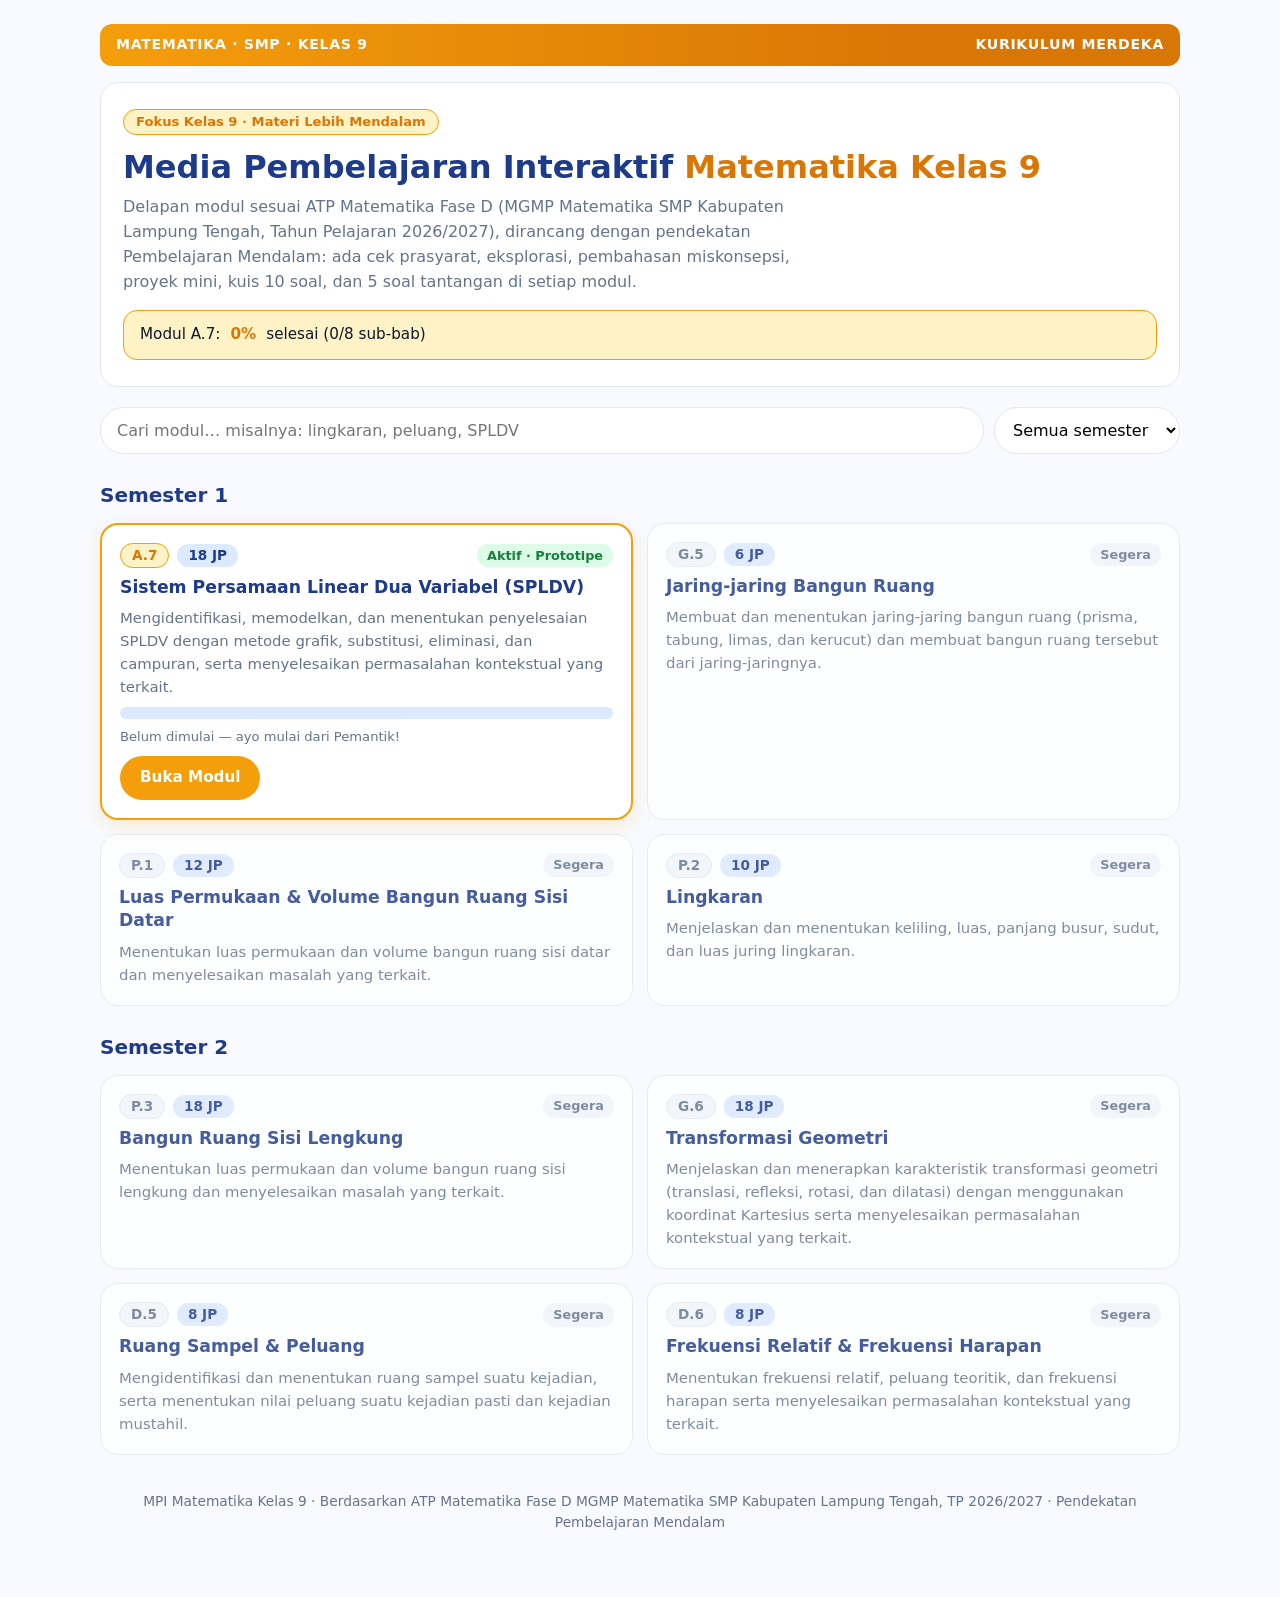
==== index.html @ bae007e9 "MPI Matematika Kelas 9: hub + prototipe A.7 SPLDV (Biru Samudra, amber dominan)" ====
<!DOCTYPE html>
<html lang="id">
<head>
<meta charset="UTF-8">
<meta name="viewport" content="width=device-width, initial-scale=1.0">
<title>MPI Matematika Kelas 9 — Media Pembelajaran Interaktif</title>
<meta name="description" content="Media Pembelajaran Interaktif Matematika SMP khusus Kelas 9, Kurikulum Merdeka, pendekatan Pembelajaran Mendalam.">
<link rel="stylesheet" href="assets/css/main.css">
</head>
<body>
<div class="wrap">

  <div class="pita-kelas"><span>Matematika · SMP · Kelas 9</span><span>Kurikulum Merdeka</span></div>

  <header class="hero">
    <span class="lencana">Fokus Kelas 9 · Materi Lebih Mendalam</span>
    <h1>Media Pembelajaran Interaktif <span class="sorot">Matematika Kelas 9</span></h1>
    <p>Delapan modul sesuai ATP Matematika Fase D (MGMP Matematika SMP Kabupaten Lampung Tengah, Tahun Pelajaran 2026/2027), dirancang dengan pendekatan Pembelajaran Mendalam: ada cek prasyarat, eksplorasi, pembahasan miskonsepsi, proyek mini, kuis 10 soal, dan 5 soal tantangan di setiap modul.</p>
    <div class="ringkasan" id="ringkasan-progres">Modul A.7: <b>0%</b> selesai (0/8 sub-bab)</div>
  </header>

  <div class="cari">
    <input type="search" id="cari-modul" placeholder="Cari modul… misalnya: lingkaran, peluang, SPLDV" aria-label="Cari modul">
    <select id="filter-semester" aria-label="Filter semester">
      <option value="semua">Semua semester</option>
      <option value="1">Semester 1</option>
      <option value="2">Semester 2</option>
    </select>
  </div>

  <h2 class="judul-semester">Semester 1</h2>
  <div class="grid-modul">
    <article class="kartu-modul aktif" data-semester="1" data-cari="a.7 spldv sistem persamaan linear dua variabel aljabar">
      <div class="kartu-atas"><span class="kode">A.7</span><span class="jp">18 JP</span><span class="status aktif">Aktif · Prototipe</span></div>
      <h3>Sistem Persamaan Linear Dua Variabel (SPLDV)</h3>
      <p>Mengidentifikasi, memodelkan, dan menentukan penyelesaian SPLDV dengan metode grafik, substitusi, eliminasi, dan campuran, serta menyelesaikan permasalahan kontekstual yang terkait.</p>
      <div class="progres"><div id="progres-a7-bar"></div></div>
      <div class="progres-teks" id="progres-a7-teks">Belum dimulai — ayo mulai dari Pemantik!</div>
      <p><a class="btn btn-amber" href="kelas-9/a7-spldv/index.html">Buka Modul</a></p>
    </article>

    <article class="kartu-modul segera" data-semester="1" data-cari="g.5 jaring-jaring bangun ruang prisma tabung limas kerucut geometri">
      <div class="kartu-atas"><span class="kode">G.5</span><span class="jp">6 JP</span><span class="status segera">Segera</span></div>
      <h3>Jaring-jaring Bangun Ruang</h3>
      <p>Membuat dan menentukan jaring-jaring bangun ruang (prisma, tabung, limas, dan kerucut) dan membuat bangun ruang tersebut dari jaring-jaringnya.</p>
    </article>

    <article class="kartu-modul segera" data-semester="1" data-cari="p.1 luas permukaan volume bangun ruang sisi datar prisma limas pengukuran">
      <div class="kartu-atas"><span class="kode">P.1</span><span class="jp">12 JP</span><span class="status segera">Segera</span></div>
      <h3>Luas Permukaan &amp; Volume Bangun Ruang Sisi Datar</h3>
      <p>Menentukan luas permukaan dan volume bangun ruang sisi datar dan menyelesaikan masalah yang terkait.</p>
    </article>

    <article class="kartu-modul segera" data-semester="1" data-cari="p.2 lingkaran keliling luas busur sudut juring pengukuran">
      <div class="kartu-atas"><span class="kode">P.2</span><span class="jp">10 JP</span><span class="status segera">Segera</span></div>
      <h3>Lingkaran</h3>
      <p>Menjelaskan dan menentukan keliling, luas, panjang busur, sudut, dan luas juring lingkaran.</p>
    </article>
  </div>

  <h2 class="judul-semester">Semester 2</h2>
  <div class="grid-modul">
    <article class="kartu-modul segera" data-semester="2" data-cari="p.3 bangun ruang sisi lengkung tabung kerucut bola luas permukaan volume pengukuran">
      <div class="kartu-atas"><span class="kode">P.3</span><span class="jp">18 JP</span><span class="status segera">Segera</span></div>
      <h3>Bangun Ruang Sisi Lengkung</h3>
      <p>Menentukan luas permukaan dan volume bangun ruang sisi lengkung dan menyelesaikan masalah yang terkait.</p>
    </article>

    <article class="kartu-modul segera" data-semester="2" data-cari="g.6 transformasi geometri translasi refleksi rotasi dilatasi koordinat kartesius">
      <div class="kartu-atas"><span class="kode">G.6</span><span class="jp">18 JP</span><span class="status segera">Segera</span></div>
      <h3>Transformasi Geometri</h3>
      <p>Menjelaskan dan menerapkan karakteristik transformasi geometri (translasi, refleksi, rotasi, dan dilatasi) dengan menggunakan koordinat Kartesius serta menyelesaikan permasalahan kontekstual yang terkait.</p>
    </article>

    <article class="kartu-modul segera" data-semester="2" data-cari="d.5 ruang sampel peluang kejadian pasti mustahil data">
      <div class="kartu-atas"><span class="kode">D.5</span><span class="jp">8 JP</span><span class="status segera">Segera</span></div>
      <h3>Ruang Sampel &amp; Peluang</h3>
      <p>Mengidentifikasi dan menentukan ruang sampel suatu kejadian, serta menentukan nilai peluang suatu kejadian pasti dan kejadian mustahil.</p>
    </article>

    <article class="kartu-modul segera" data-semester="2" data-cari="d.6 frekuensi relatif frekuensi harapan peluang teoritik data">
      <div class="kartu-atas"><span class="kode">D.6</span><span class="jp">8 JP</span><span class="status segera">Segera</span></div>
      <h3>Frekuensi Relatif &amp; Frekuensi Harapan</h3>
      <p>Menentukan frekuensi relatif, peluang teoritik, dan frekuensi harapan serta menyelesaikan permasalahan kontekstual yang terkait.</p>
    </article>
  </div>

  <div class="kosong" id="hasil-kosong">Tidak ada modul yang cocok dengan pencarianmu. Coba kata kunci lain.</div>

  <footer class="situs">
    MPI Matematika Kelas 9 · Berdasarkan ATP Matematika Fase D MGMP Matematika SMP Kabupaten Lampung Tengah, TP 2026/2027 · Pendekatan Pembelajaran Mendalam
  </footer>
</div>
<script src="assets/js/main.js"></script>
</body>
</html>
---- assets/css/main.css ----
/* MPI Matematika Kelas 9 — gaya bersama (hub)
   Palet Biru Samudra dengan amber lebih dominan (identitas Kelas 9) */
:root{
  --biru:#2563EB; --biru-gelap:#1E3A8A; --biru-lembut:#DBEAFE;
  --amber:#F59E0B; --amber-gelap:#D97706; --amber-lembut:#FEF3C7;
  --latar:#F8FAFF; --tinta:#0F172A; --abu:#64748B; --garis:#E2E8F0;
  --hijau:#15803D; --hijau-lembut:#DCFCE7; --merah:#B91C1C; --merah-lembut:#FEE2E2;
  --radius:18px; --wrap:1120px; --sentuh:44px;
}
*{box-sizing:border-box; margin:0; padding:0;}
html{scroll-behavior:smooth;}
body{
  font-family:"Plus Jakarta Sans","Segoe UI",system-ui,-apple-system,Arial,sans-serif;
  background:var(--latar); color:var(--tinta); line-height:1.55;
  overflow-x:hidden;
}
img,svg{max-width:100%; height:auto;}
a{color:var(--biru);}
button{font-family:inherit; cursor:pointer;}
input,select,textarea{font-family:inherit; font-size:1rem;}
:focus-visible{outline:3px solid var(--amber); outline-offset:2px;}

.wrap{max-width:var(--wrap); margin:0 auto; padding:20px 16px 56px;}

/* ===== Pita + header hub ===== */
.pita-kelas{
  background:linear-gradient(90deg, var(--amber) 0%, var(--amber-gelap) 75%);
  color:#fff; border-radius:12px; padding:10px 16px;
  font-weight:800; letter-spacing:.05em; font-size:.88rem; text-transform:uppercase;
  display:flex; justify-content:space-between; flex-wrap:wrap; gap:6px;
}
.hero{
  margin-top:16px; background:#fff; border:1px solid var(--garis);
  border-radius:var(--radius); padding:26px 22px;
}
.hero h1{color:var(--biru-gelap); font-size:1.9rem; line-height:1.25; margin-bottom:8px;}
.hero h1 .sorot{color:var(--amber-gelap);}
.hero p{color:var(--abu); max-width:66ch;}
.lencana{display:inline-block; background:var(--amber-lembut); color:var(--amber-gelap);
  border:1.5px solid var(--amber); font-weight:800; padding:2px 12px; border-radius:999px;
  font-size:.82rem; margin-bottom:12px;}
.ringkasan{
  margin-top:16px; display:flex; flex-wrap:wrap; gap:10px; align-items:center;
  background:var(--amber-lembut); border:1.5px solid var(--amber); border-radius:14px; padding:12px 16px;
  font-size:.95rem;
}
.ringkasan b{color:var(--amber-gelap);}

/* ===== Pencarian ===== */
.cari{margin:20px 0 6px; display:flex; gap:10px; flex-wrap:wrap;}
.cari input{
  flex:1 1 240px; padding:12px 16px; min-height:var(--sentuh);
  border:1.5px solid var(--garis); border-radius:999px; background:#fff;
}
.cari select{
  padding:12px 14px; min-height:var(--sentuh);
  border:1.5px solid var(--garis); border-radius:999px; background:#fff;
}

/* ===== Kartu modul ===== */
.judul-semester{color:var(--biru-gelap); font-size:1.25rem; margin:26px 0 12px;}
.grid-modul{display:grid; grid-template-columns:1fr; gap:14px;}
.kartu-modul{
  background:#fff; border:1px solid var(--garis); border-radius:var(--radius);
  padding:18px; display:flex; flex-direction:column; gap:8px;
}
.kartu-modul.aktif{border:2px solid var(--amber); box-shadow:0 6px 20px rgba(245,158,11,.18);}
.kartu-modul.segera{opacity:.82;}
.kartu-atas{display:flex; align-items:center; gap:8px; flex-wrap:wrap;}
.kode{
  background:var(--amber-lembut); color:var(--amber-gelap); border:1.5px solid var(--amber);
  font-weight:800; padding:1px 11px; border-radius:999px; font-size:.85rem;
}
.kartu-modul.segera .kode{background:#F1F5F9; color:var(--abu); border-color:var(--garis);}
.jp{background:var(--biru-lembut); color:var(--biru-gelap); font-weight:700;
  padding:1px 11px; border-radius:999px; font-size:.85rem;}
.status{margin-left:auto; font-size:.8rem; font-weight:800; padding:2px 10px; border-radius:999px;}
.status.aktif{background:var(--hijau-lembut); color:var(--hijau);}
.status.segera{background:#F1F5F9; color:var(--abu);}
.kartu-modul h3{color:var(--biru-gelap); font-size:1.08rem; line-height:1.35;}
.kartu-modul p{color:var(--abu); font-size:.93rem;}
.progres{background:var(--biru-lembut); border-radius:999px; height:12px; overflow:hidden;}
.progres > div{height:100%; width:0; background:linear-gradient(90deg, var(--amber), var(--amber-gelap)); border-radius:999px; transition:width .3s;}
.progres-teks{font-size:.82rem; color:var(--abu);}
.btn{
  display:inline-flex; align-items:center; justify-content:center; gap:6px;
  min-height:var(--sentuh); padding:10px 20px; border:none; border-radius:999px;
  font-weight:800; font-size:.95rem; text-decoration:none;
}
.btn-amber{background:var(--amber); color:#fff;}
.btn-amber:hover{background:var(--amber-gelap);}
.btn-biru{background:var(--biru); color:#fff;}
.btn-hantu{background:#fff; color:var(--biru); border:1.5px solid var(--biru);}
.kosong{display:none; color:var(--abu); background:#fff; border:1px dashed var(--garis);
  border-radius:var(--radius); padding:18px; margin-top:14px; text-align:center;}

footer.situs{color:var(--abu); font-size:.86rem; text-align:center; margin-top:36px;}

/* ===== Breakpoint responsif ===== */
/* HP kecil */
@media (max-width:480px){
  .wrap{padding:14px 12px 44px;}
  .hero{padding:20px 16px;}
  .hero h1{font-size:1.45rem;}
  .kartu-modul{padding:15px;}
}
/* HP besar / phablet */
@media (min-width:481px) and (max-width:767px){
  .grid-modul{grid-template-columns:1fr;}
  .hero h1{font-size:1.6rem;}
}
/* Tablet */
@media (min-width:768px){
  .grid-modul{grid-template-columns:1fr 1fr;}
  .hero h1{font-size:2rem;}
}
/* Laptop */
@media (min-width:1024px){
  .grid-modul{grid-template-columns:1fr 1fr;}
  .wrap{padding:24px 20px 64px;}
}
/* PID / layar sangat lebar: kontainer melebar, teks & sasaran sentuh membesar */
@media (min-width:1440px){
  :root{--wrap:1360px; --sentuh:52px;}
  body{font-size:1.13rem;}
  .hero h1{font-size:2.4rem;}
  .kartu-modul{padding:24px;}
  .btn{font-size:1.05rem; padding:13px 26px;}
}
section[id^="sub"]{scroll-margin-top:140px;}
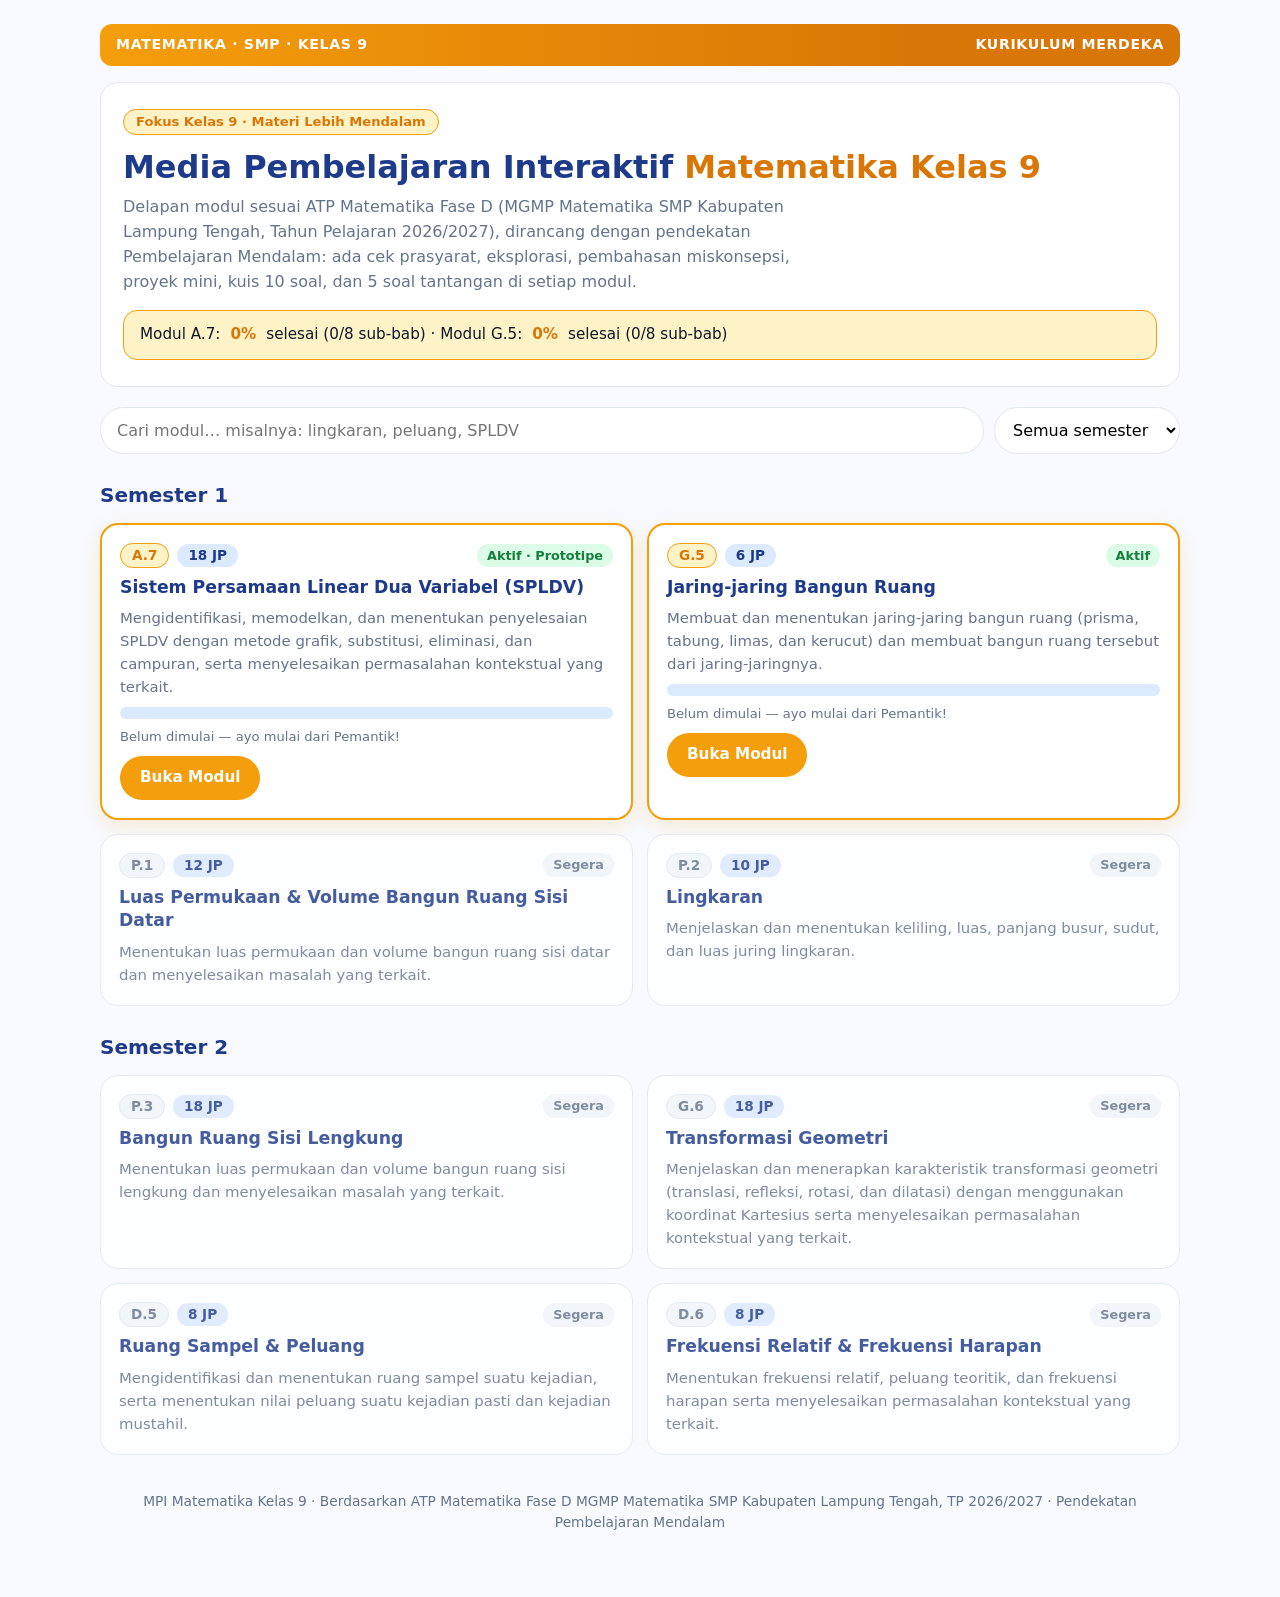
==== commit af7773a6: "MPI Matematika Kelas 9: modul G.5 Jaring-Jaring Bangun Ruang aktif (8 sub-bab, pola A.7)" ====
--- a/index.html
+++ b/index.html
@@ -39,10 +39,13 @@
       <p><a class="btn btn-amber" href="kelas-9/a7-spldv/index.html">Buka Modul</a></p>
     </article>
 
-    <article class="kartu-modul segera" data-semester="1" data-cari="g.5 jaring-jaring bangun ruang prisma tabung limas kerucut geometri">
-      <div class="kartu-atas"><span class="kode">G.5</span><span class="jp">6 JP</span><span class="status segera">Segera</span></div>
+    <article class="kartu-modul aktif" data-semester="1" data-cari="g.5 jaring-jaring bangun ruang prisma tabung limas kerucut geometri">
+      <div class="kartu-atas"><span class="kode">G.5</span><span class="jp">6 JP</span><span class="status aktif">Aktif</span></div>
       <h3>Jaring-jaring Bangun Ruang</h3>
       <p>Membuat dan menentukan jaring-jaring bangun ruang (prisma, tabung, limas, dan kerucut) dan membuat bangun ruang tersebut dari jaring-jaringnya.</p>
+      <div class="progres"><div id="progres-g5-bar"></div></div>
+      <div class="progres-teks" id="progres-g5-teks">Belum dimulai — ayo mulai dari Pemantik!</div>
+      <p><a class="btn btn-amber" href="kelas-9/g5-jaring-jaring/index.html">Buka Modul</a></p>
     </article>
 
     <article class="kartu-modul segera" data-semester="1" data-cari="p.1 luas permukaan volume bangun ruang sisi datar prisma limas pengukuran">
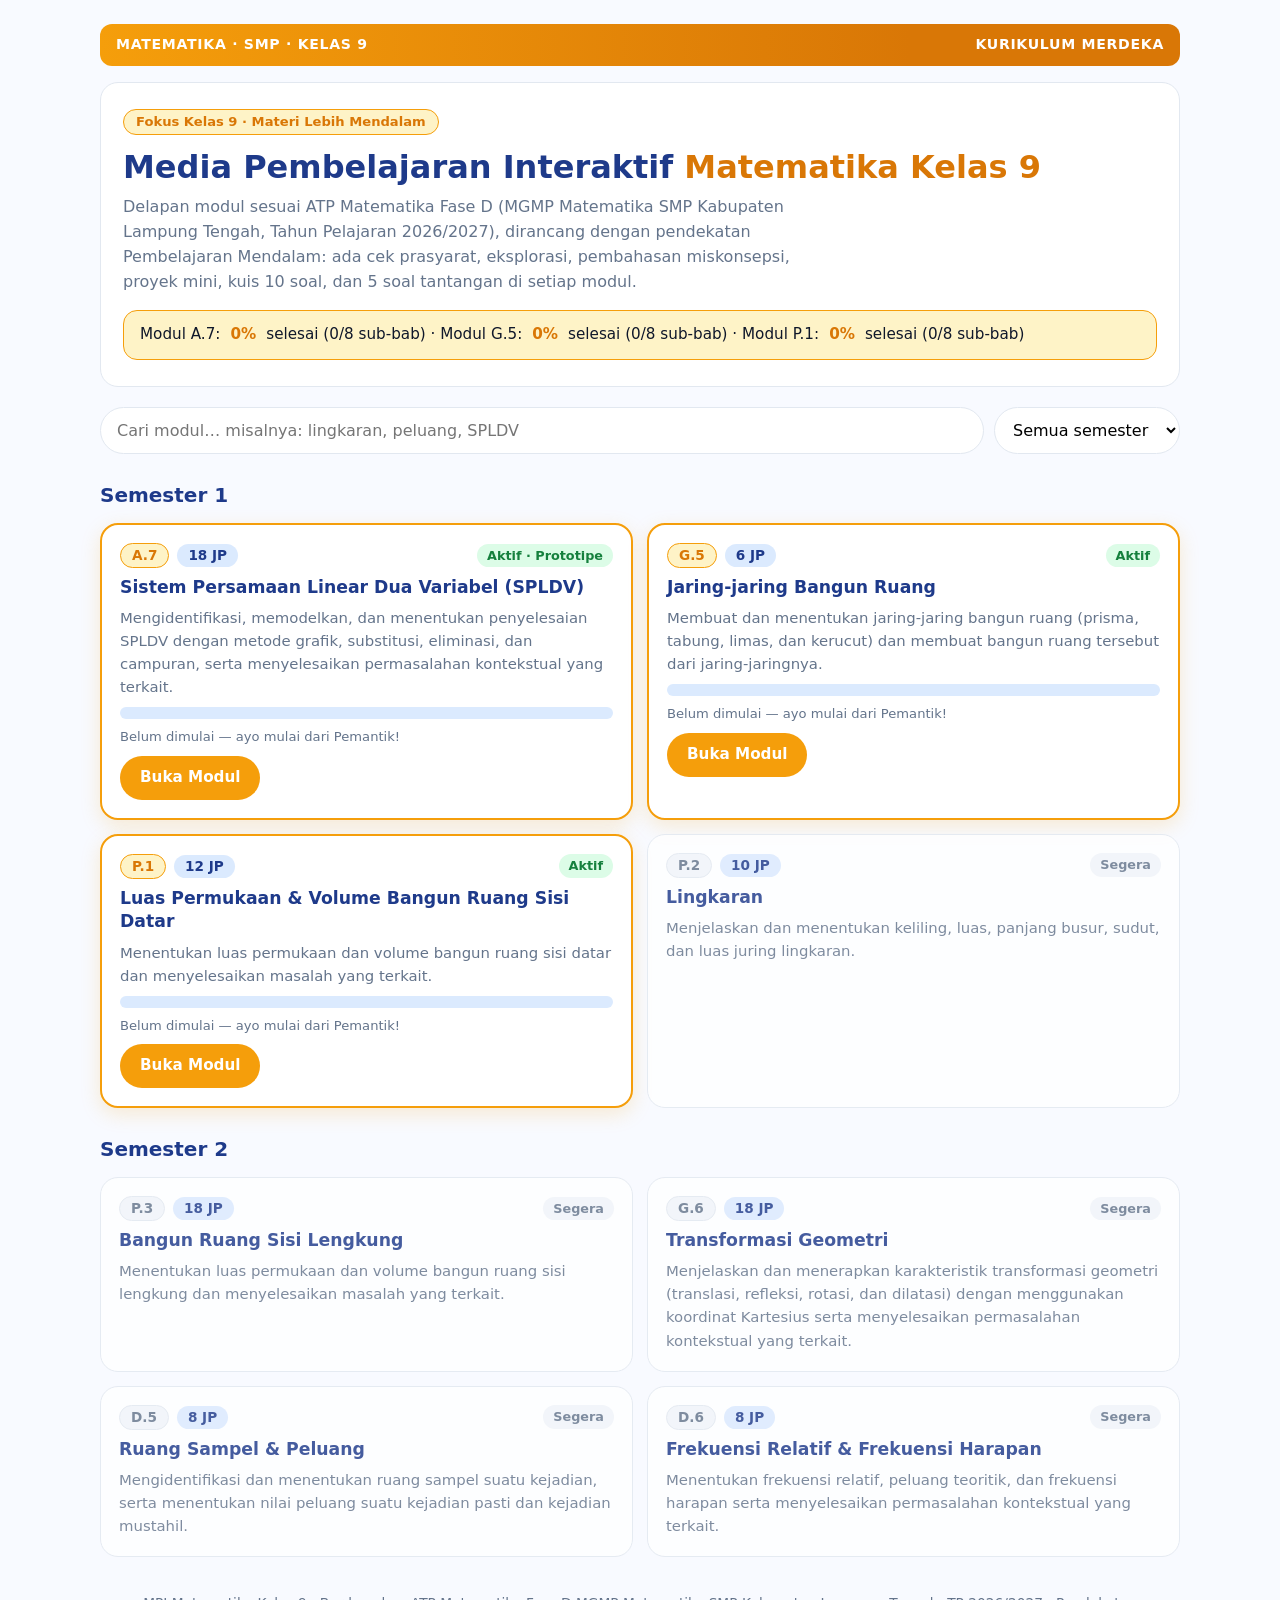
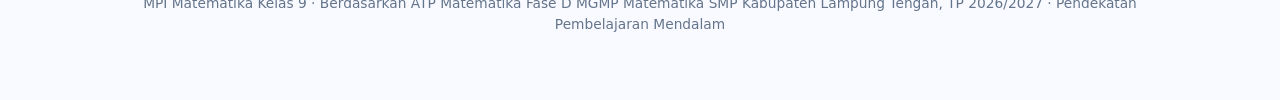
==== commit 2fecda87: "MPI Matematika Kelas 9: modul P.1 Luas Permukaan & Volume Bangun Ruang Sisi Datar aktif (8 sub-bab, " ====
--- a/index.html
+++ b/index.html
@@ -48,10 +48,13 @@
       <p><a class="btn btn-amber" href="kelas-9/g5-jaring-jaring/index.html">Buka Modul</a></p>
     </article>
 
-    <article class="kartu-modul segera" data-semester="1" data-cari="p.1 luas permukaan volume bangun ruang sisi datar prisma limas pengukuran">
-      <div class="kartu-atas"><span class="kode">P.1</span><span class="jp">12 JP</span><span class="status segera">Segera</span></div>
+    <article class="kartu-modul aktif" data-semester="1" data-cari="p.1 luas permukaan volume bangun ruang sisi datar prisma limas pengukuran">
+      <div class="kartu-atas"><span class="kode">P.1</span><span class="jp">12 JP</span><span class="status aktif">Aktif</span></div>
       <h3>Luas Permukaan &amp; Volume Bangun Ruang Sisi Datar</h3>
       <p>Menentukan luas permukaan dan volume bangun ruang sisi datar dan menyelesaikan masalah yang terkait.</p>
+      <div class="progres"><div id="progres-p1-bar"></div></div>
+      <div class="progres-teks" id="progres-p1-teks">Belum dimulai — ayo mulai dari Pemantik!</div>
+      <p><a class="btn btn-amber" href="kelas-9/p1-luas-volume/index.html">Buka Modul</a></p>
     </article>
 
     <article class="kartu-modul segera" data-semester="1" data-cari="p.2 lingkaran keliling luas busur sudut juring pengukuran">
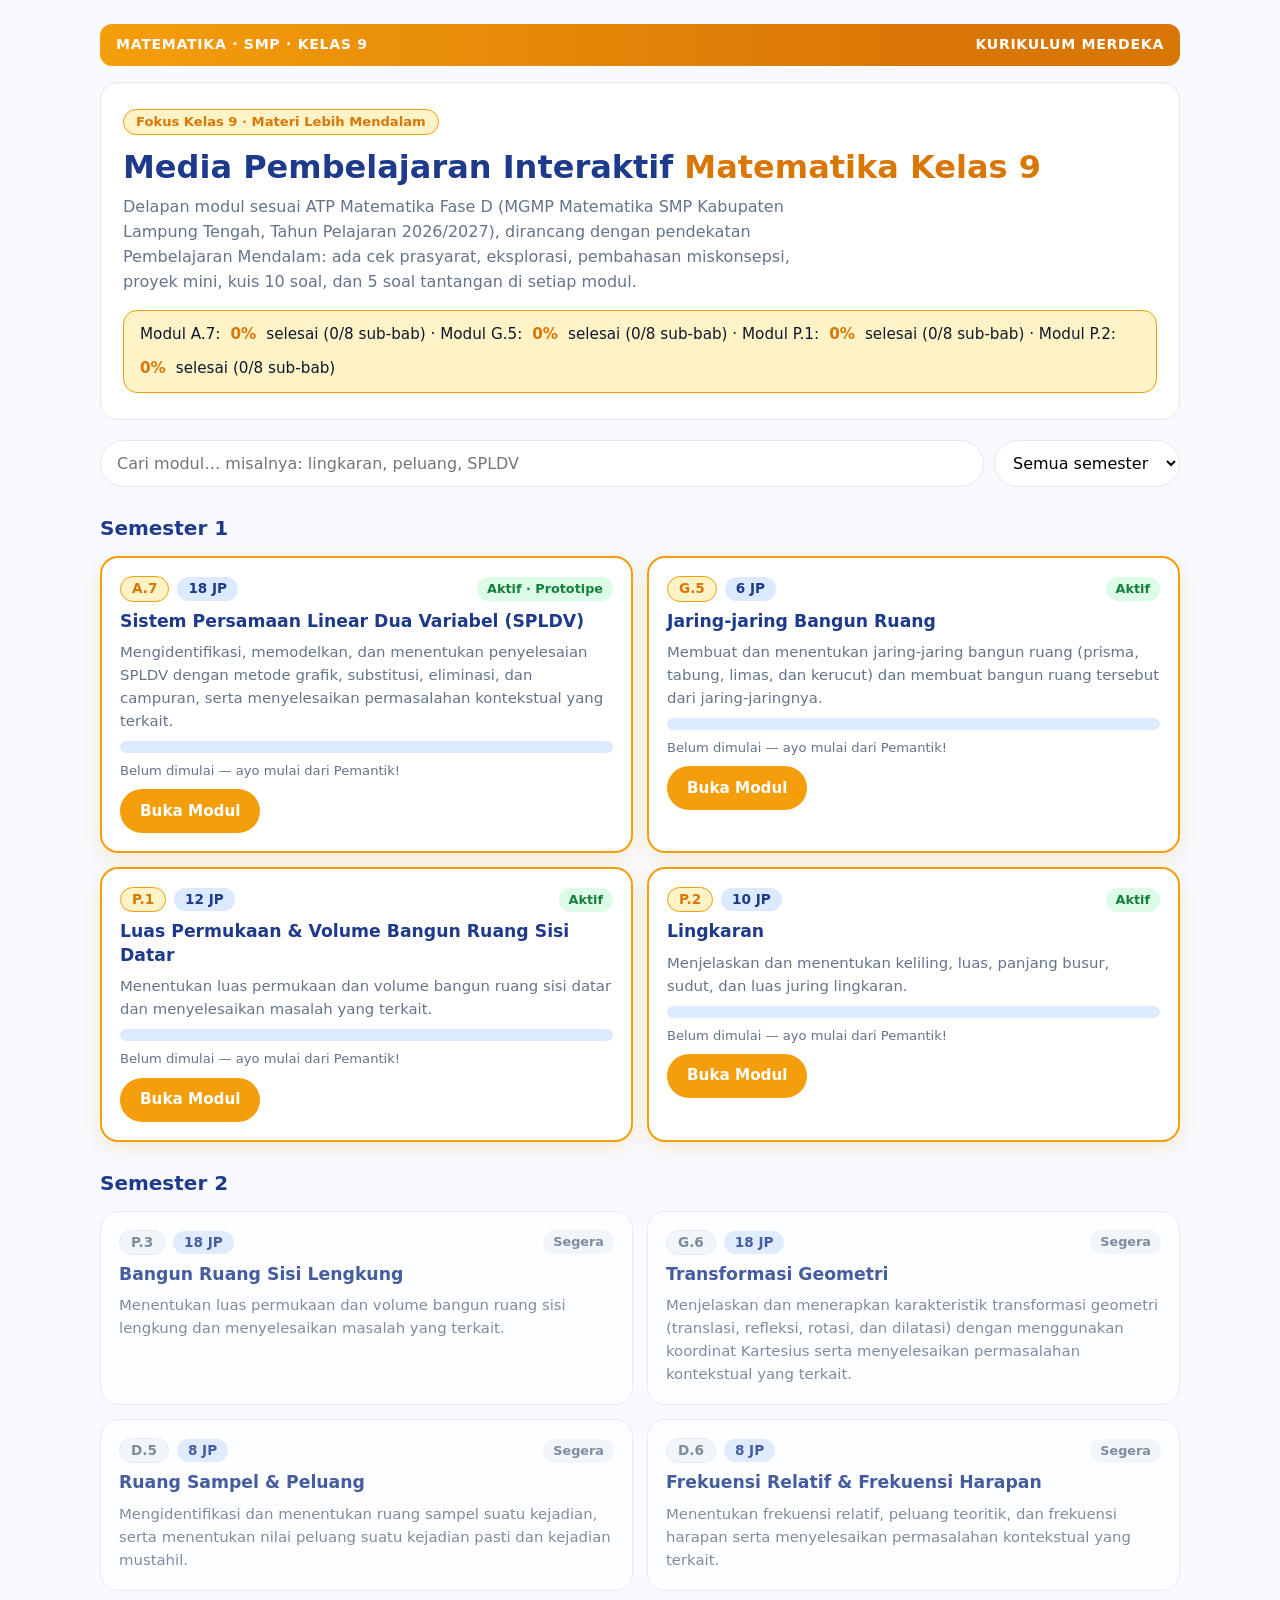
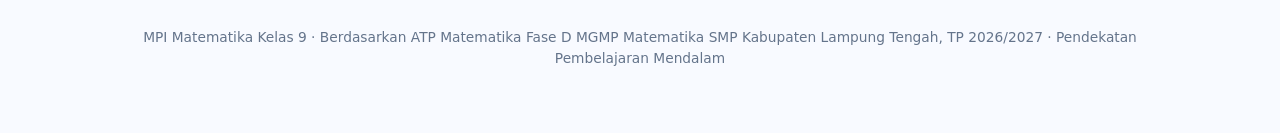
==== commit 00c32aac: "MPI Matematika Kelas 9: modul P.2 Lingkaran aktif (8 sub-bab, Eksplorasi pi, Lab Lingkaran, panjang " ====
--- a/index.html
+++ b/index.html
@@ -57,10 +57,13 @@
       <p><a class="btn btn-amber" href="kelas-9/p1-luas-volume/index.html">Buka Modul</a></p>
     </article>
 
-    <article class="kartu-modul segera" data-semester="1" data-cari="p.2 lingkaran keliling luas busur sudut juring pengukuran">
-      <div class="kartu-atas"><span class="kode">P.2</span><span class="jp">10 JP</span><span class="status segera">Segera</span></div>
+    <article class="kartu-modul aktif" data-semester="1" data-cari="p.2 lingkaran keliling luas busur sudut juring pengukuran">
+      <div class="kartu-atas"><span class="kode">P.2</span><span class="jp">10 JP</span><span class="status aktif">Aktif</span></div>
       <h3>Lingkaran</h3>
       <p>Menjelaskan dan menentukan keliling, luas, panjang busur, sudut, dan luas juring lingkaran.</p>
+      <div class="progres"><div id="progres-p2-bar"></div></div>
+      <div class="progres-teks" id="progres-p2-teks">Belum dimulai — ayo mulai dari Pemantik!</div>
+      <p><a class="btn btn-amber" href="kelas-9/p2-lingkaran/index.html">Buka Modul</a></p>
     </article>
   </div>
 
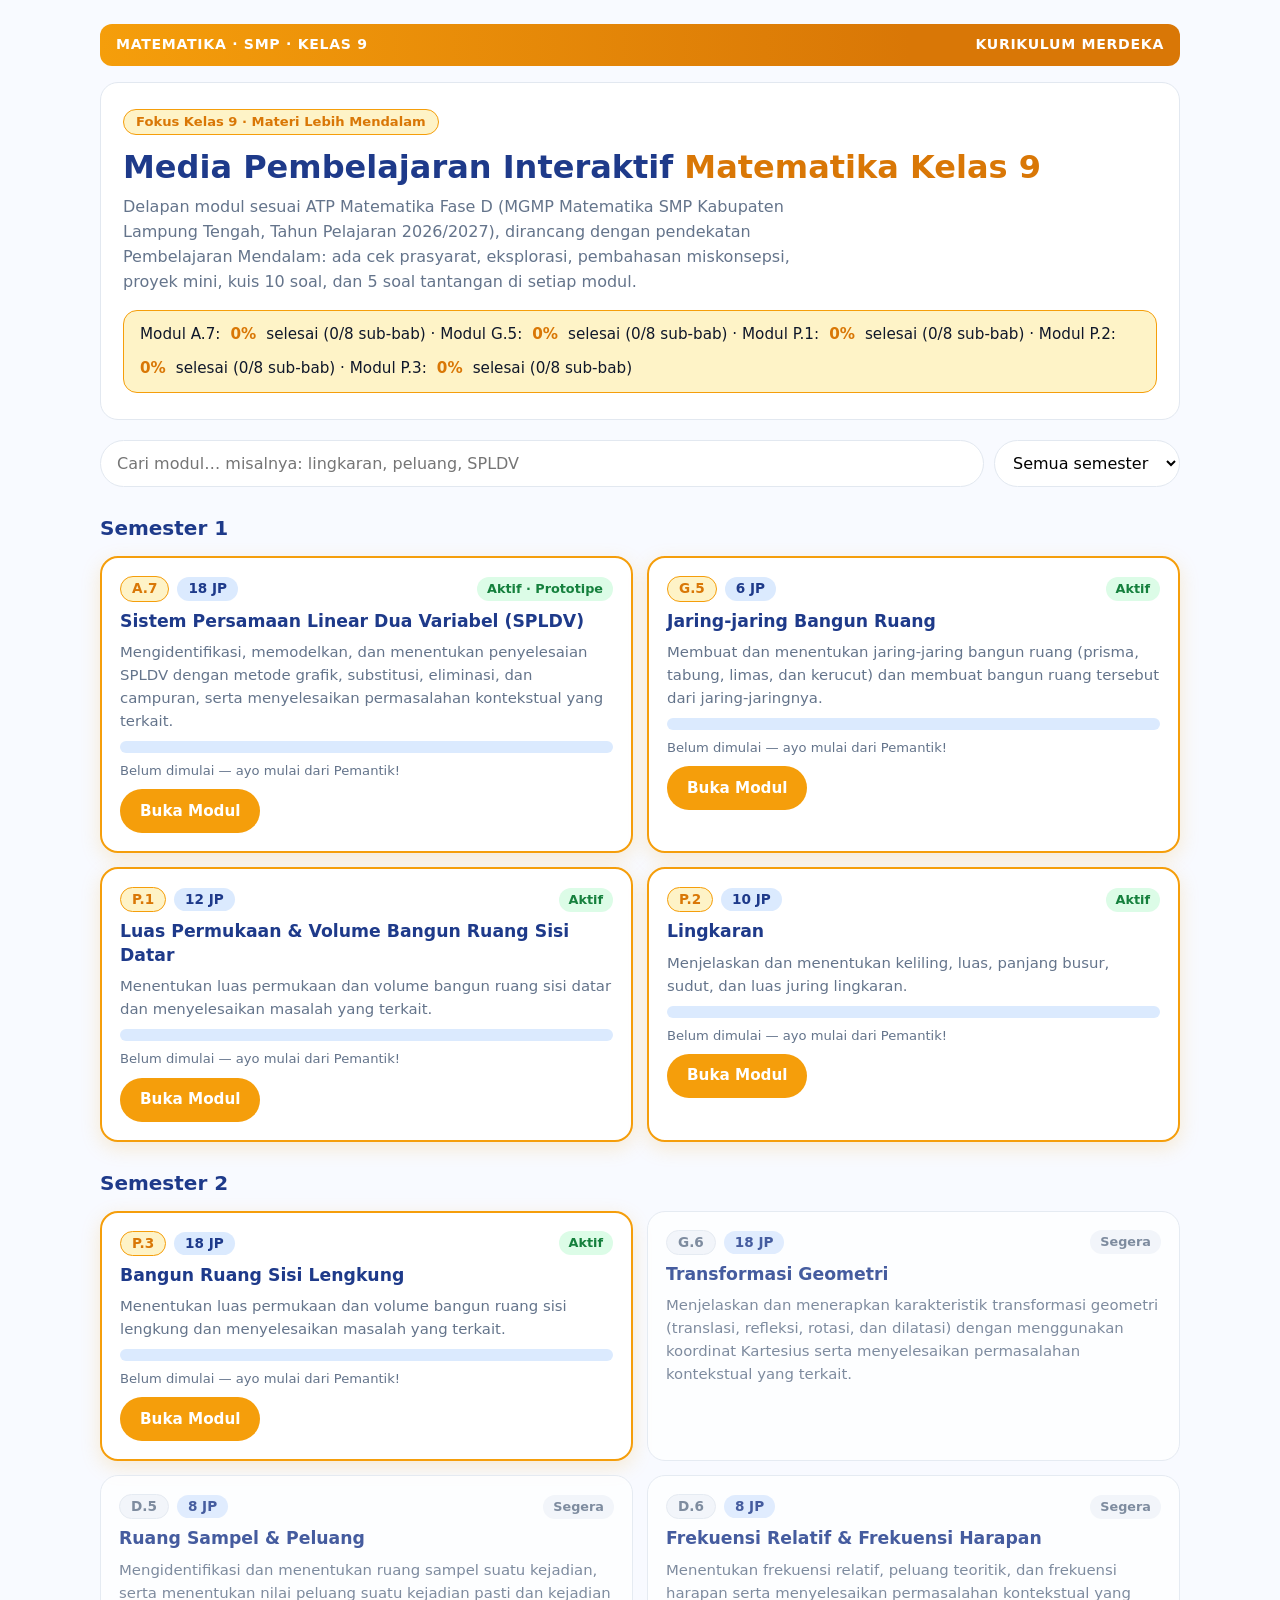
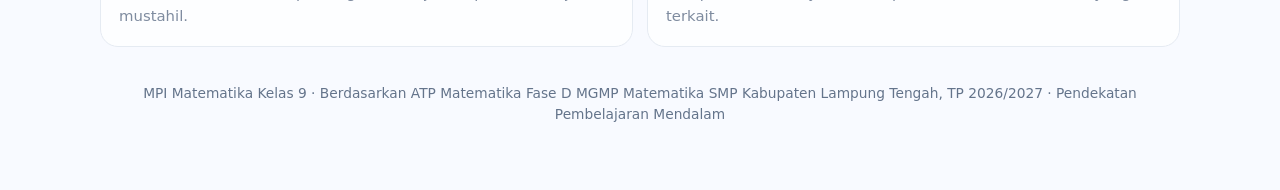
==== commit 292da8d8: "MPI Matematika Kelas 9: modul P.3 Bangun Ruang Sisi Lengkung aktif (8 sub-bab, Lab Tabung, Pembandin" ====
--- a/index.html
+++ b/index.html
@@ -69,10 +69,13 @@
 
   <h2 class="judul-semester">Semester 2</h2>
   <div class="grid-modul">
-    <article class="kartu-modul segera" data-semester="2" data-cari="p.3 bangun ruang sisi lengkung tabung kerucut bola luas permukaan volume pengukuran">
-      <div class="kartu-atas"><span class="kode">P.3</span><span class="jp">18 JP</span><span class="status segera">Segera</span></div>
+    <article class="kartu-modul aktif" data-semester="2" data-cari="p.3 bangun ruang sisi lengkung tabung kerucut bola luas permukaan volume pengukuran">
+      <div class="kartu-atas"><span class="kode">P.3</span><span class="jp">18 JP</span><span class="status aktif">Aktif</span></div>
       <h3>Bangun Ruang Sisi Lengkung</h3>
       <p>Menentukan luas permukaan dan volume bangun ruang sisi lengkung dan menyelesaikan masalah yang terkait.</p>
+      <div class="progres"><div id="progres-p3-bar"></div></div>
+      <div class="progres-teks" id="progres-p3-teks">Belum dimulai — ayo mulai dari Pemantik!</div>
+      <p><a class="btn btn-amber" href="kelas-9/p3-sisi-lengkung/index.html">Buka Modul</a></p>
     </article>
 
     <article class="kartu-modul segera" data-semester="2" data-cari="g.6 transformasi geometri translasi refleksi rotasi dilatasi koordinat kartesius">
